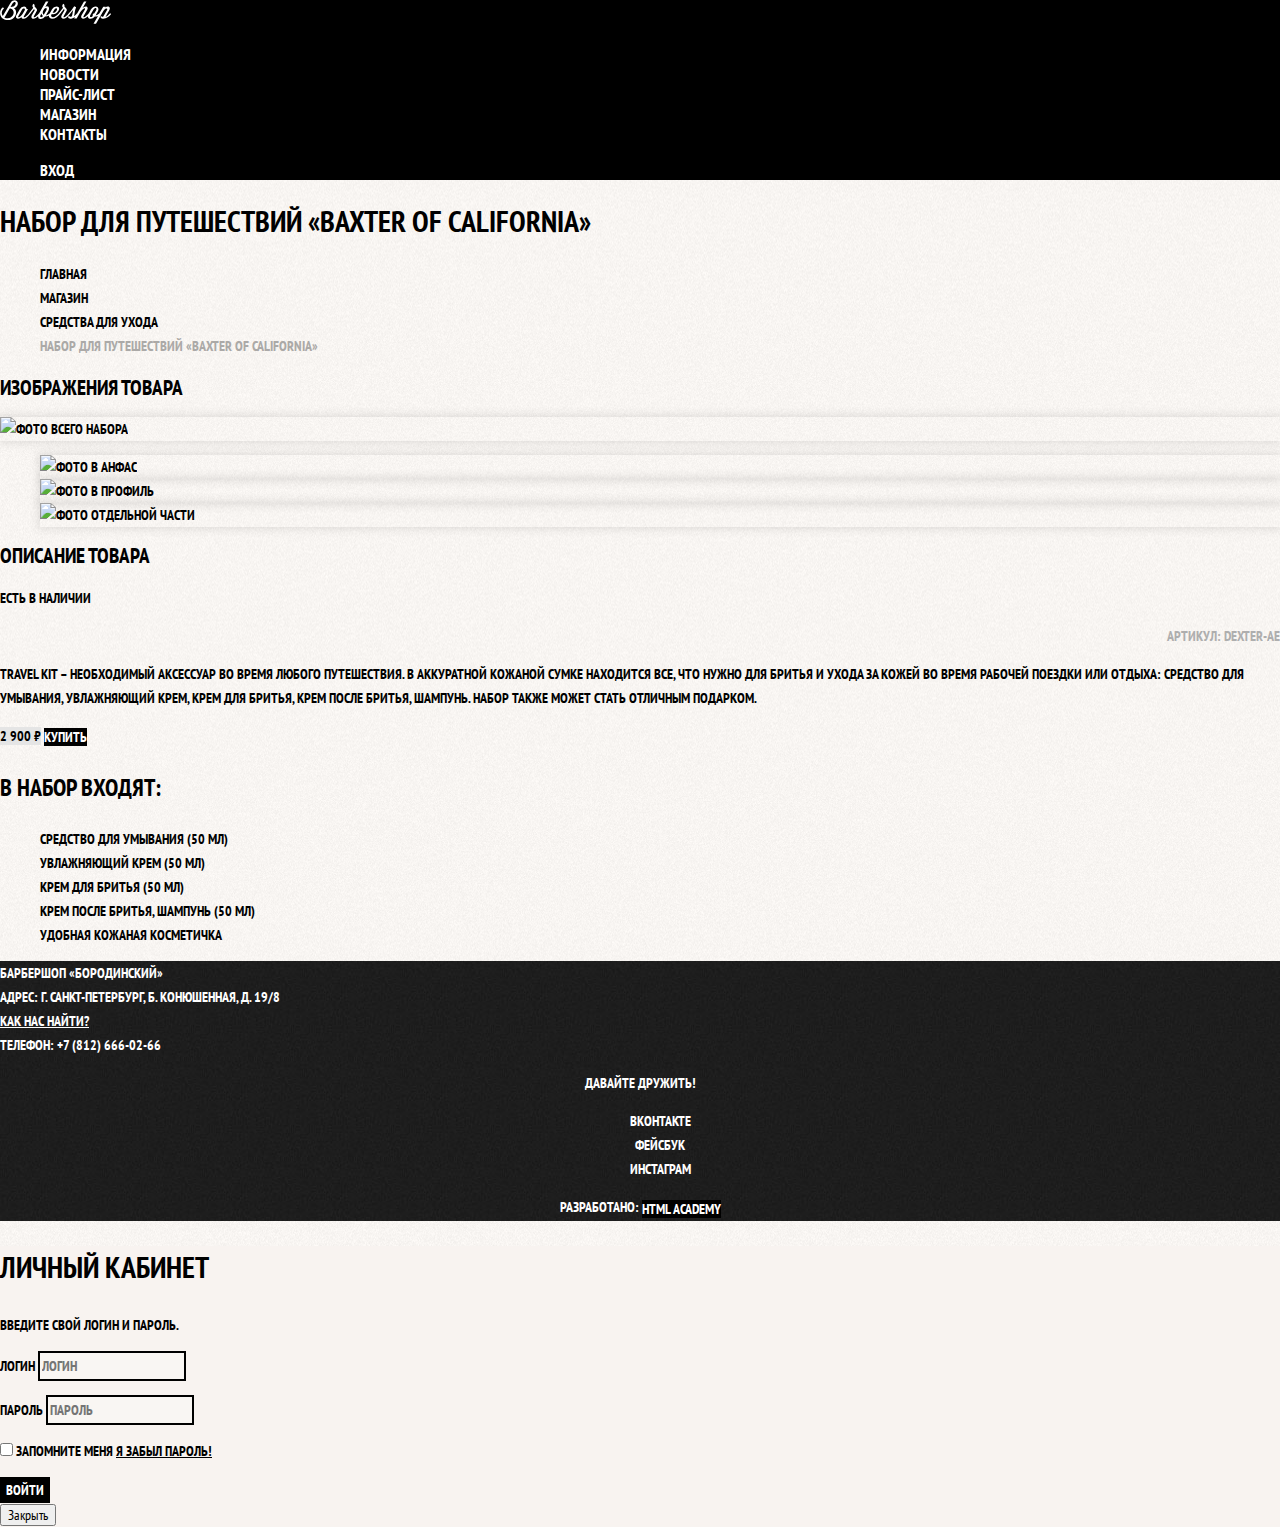
==== catalog-item.html @ e8e4de1c "Добавляет разметку и базовую стилизацию" ====
<!DOCTYPE html>
<html lang="ru">
<head>
  <meta charset="UTF-8">
  <title>Барбершоп «Бородинский»</title>
  <link href="https://fonts.googleapis.com/css?family=PT+Sans+Narrow:400,700&amp;subset=latin,cyrillic" rel="stylesheet">
  <link href="css/normalize.css" rel="stylesheet">
  <link href="css/style.css" rel="stylesheet">
</head>

<body class="inner-page">

<header class="main-header">
  <nav class="main-navigation">
    <a class="main-header-logo" href="index.html">
      <img src="img/logo.svg" width="111" height="24" alt="Логотип барбершопа «Бородинский»">
    </a>
    <ul class="site-navigation">
      <li><a href="info.html">Информация</a></li>
      <li><a href="news.html">Новости</a></li>
      <li><a href="price.html">Прайс-лист</a></li>
      <li class="site-navigation-current"><a href="catalog.html">Магазин</a></li>
      <li><a href="contacts.html">Контакты</a></li>
    </ul>
    <ul class="user-navigation">
      <li><a class="login-link" href="login.html">Вход</a></li>
    </ul>
  </nav>
</header>

<main class="container">

  <h1 class="page-title">Набор для путешествий «Baxter of California»</h1>

  <ul class="breadcrumbs">
    <li><a href="index.html">Главная</a></li>
    <li><a href="#">Магазин</a></li>
    <li><a href="#">Средства для ухода</a></li>
    <li class="breadcrumbs-current">Набор для путешествий «Baxter of California»</li>
  </ul>

  <section class="product-photos">
    <h2 class="visually-hidden">Изображения товара</h2>
    <p class="product-photo-full">
      <img src="img/product-big.jpg" width="460" height="498" alt="Фото всего набора">
    </p>
    <ul class="product-photo-preview">
      <li>
        <img src="img/product-small-1.jpg" width="140" height="149" alt="Фото в анфас">
      </li>
      <li>
        <img src="img/product-small-2.jpg" width="140" height="149" alt="Фото в профиль">
      </li>
      <li>
        <img src="img/product-small-3.jpg" width="140" height="149" alt="Фото отдельной части">
      </li>
    </ul>
  </section>

  <section class="product-info">
    <h2 class="visually-hidden">Описание товара</h2>
    <div class="product-description">
      <p class="product-availability">Есть в наличии</p>
      <p class="product-article">Артикул: dexter-ae</p>
    </div>
    <p class="product-text">Travel Kit – необходимый аксессуар во время любого путешествия. В аккуратной кожаной сумке находится все, что нужно для бритья и ухода за кожей во время рабочей поездки или отдыха: средство для умывания, увлажняющий крем, крем для бритья, крем после бритья, шампунь. Набор также может стать отличным подарком.</p>
    <p class="product-price">
      <b>2 900 ₽</b>
      <a class="button" href="#">Купить</a>
    </p>
    <h3>В набор входят:</h3>
    <ul>
      <li>Средство для умывания (50 мл)</li>
      <li>Увлажняющий крем (50 мл)</li>
      <li>Крем для бритья (50 мл)</li>
      <li>Крем после бритья, шампунь (50 мл)</li>
      <li>Удобная кожаная косметичка</li>
    </ul>
  </section>

</main>

<footer class="main-footer">
  <p class="footer-contacts">
    Барбершоп «Бородинский»<br>
    Адрес: г. Санкт-Петербург, Б. Конюшенная, д. 19/8<br>
    <a href="map.html">Как нас найти?</a><br>
    Телефон: +7 (812) 666-02-66
  </p>
  <div class="footer-social">
    <b>Давайте дружить!</b>
    <ul>
      <li><a class="social-button" href="#">Вконтакте</a></li>
      <li><a class="social-button" href="#">Фейсбук</a></li>
      <li><a class="social-button" href="#">Инстаграм</a></li>
    </ul>
  </div>
  <p class="footer-copyright">
    <b>Разработано:</b> <a class="button" href="https://htmlacademy.ru">HTML Academy</a>
  </p>
</footer>

<section class="modal modal-login">
  <h2>Личный кабинет</h2>
  <p>Введите свой логин и пароль.</p>
  <form class="login-form" action="https://echo.htmlacademy.ru" method="post">
    <p>
      <label class="visually-hidden" for="user-login">Логин</label>
      <input class="login-icon-user" id="user-login" type="text" name="login" placeholder="Логин">
    </p>
    <p>
      <label class="visually-hidden" for="user-password">Пароль</label>
      <input class="login-icon-password" id="user-password" type="password" name="password" placeholder="Пароль">
    </p>
    <p class="login-password-info">
      <label class="login-checkbox">
        <input type="checkbox" name="remember" class="visually-hidden">
        <span class="checkbox-indicator"></span>
        Запомните меня
      </label>
      <a class="restore" href="#">Я забыл пароль!</a>
    </p>
    <button class="button" type="submit">Войти</button>
  </form>
  <button class="modal-close" type="button">Закрыть</button>
</section>
</body>
</html>
---- css/style.css ----
body {
    margin: 0;
    padding: 0;
  
    font-family: "PT Sans Narrow", Arial, sans-serif;
    font-size: 14px;
    line-height: 24px;
    font-weight: 700;
    color: #ffffff;
    text-transform: uppercase;
    
    background-color: #000000;
    background-image: url("../img/bg.jpg");
    background-position: top center;
    background-repeat: no-repeat;
  }
  
  .inner-page {
    color: #000000;
  
    background-color: #f9f6f3;
    background-image: url("../img/pattern-light.png");
    background-position: 0 0;
    background-repeat: repeat;
  }
  
  a {
    text-decoration: none;
  }
  
  .button {
    font: inherit;
  
    text-align: center;
    color: #ffffff;
    vertical-align: middle;
    text-transform: uppercase;
  
    background-color: #000000;
    border: none;
  }
  
  .button:hover,
  .button:focus,
  .button:active {
    background-color: #663d15;
  }
  
  .main-navigation {
    font-size: 16px;
    line-height: 20px;
    color: #ffffff;
  
    background-color: #000000;
  }
  
  .site-navigation,
  .user-navigation {
    list-style: none;
  }
  
  .site-navigation a,
  .user-navigation a {
    color: #ffffff;
  }
  
  .site-navigation a:hover,
  .site-navigation a:focus,
  .user-navigation a:hover,
  .user-navigation a:focus {
    background-color: #242424;
  }
  
  .features-list {
    list-style: none;
  }
  
  .feature-item {
    text-align: center;
  }
  
  .feature-item h3 {
    font-size: 30px;
    line-height: 42px;
  }
  
  .index-columns {
    color: #000000;
  
    background-color: #f8f5f2;
    background-image: url("../img/pattern-light.jpg");
    background-position: 0 0;
    background-repeat: repeat;
  }
  
  .index-columns h2 {
    font-size: 30px;
    line-height: 42px;
  }
  
  .news-list {
    list-style: none;
  }
  
  .news-item time {
    text-transform: none;
  }
  
  .gallery-content {
    background-color: #cccccc;
    border: 7px solid #ffffff;
  }
  
  .appointment-item input {
    font: inherit;
  
    background-color: transparent;
    border: 2px solid #000000;
  }
  
  .appointment-item input:focus {
    border-color: #663d15;
  }
  
  .page-title {
    font-size: 30px;
    line-height: 42px;
  }
  
  .breadcrumbs {
    list-style: none;
  }
  
  .breadcrumbs a {
    color: #000000;
  }
  
  .breadcrumbs a:hover,
  .breadcrumbs a:focus {
    text-decoration: underline;
  }
  
  .breadcrumbs-current {
    color: #aba9a7;
  }
  
  .filter fieldset {
    border: none;
  }
  
  .filter legend {
    font-size: 24px;
    line-height: 30px;
  }
  
  .filter ul {
    list-style: none;
    line-height: 18px;
  }
  
  .filter-input:hover + label,
  .filter-input:focus + label {
    color: #663d15;
  }
  
  .filter-input:disabled + label {
    color: #000000;
  
    opacity: 0.5;
  }
  
  .catalog-list {
    list-style: none;
  }
  
  .catalog-item {
    background-color: #f8f8f8;
    box-shadow: 0 0 10px rgba(0, 0, 0, 0.1);
  }
  
  .catalog-item:hover {
    box-shadow: 0 0 10px rgba(0, 0, 0, 0.2);
  }
  
  .catalog-item a {
    color: #000000;
  }
  
  .catalog-item h3 {
    font-size: 14px;
    line-height: 18px;
  }
  
  .catalog-category {
    text-transform: none;
  }
  
  .catalog-item-price b {
    font-size: 14px;
    line-height: 20px;
    text-align: center;
  
    background-color: #e5e5e5;
  }
  
  .catalog-item-price .button {
    line-height: 20px;
    color: #ffffff;
  }
  
  .pagination-list {
    list-style: none;
  }
  
  .pagination-item a {
    color: #ffffff;
  
    background-color: #000000;
  }
  
  .pagination-item a:hover,
  .pagination-item a:focus,
  .pagination-item a:active {
    background-color: #663d15;
  }
  
  .pagination-item-current a {
    color: #000000;
  
    background-color: #ffffff;
  }
  
  .pagination-item-current a:hover,
  .pagination-item-current a:focus,
  .pagination-item-current a:active {
    color: #000000;
  
    background-color: #ffffff;
  }
  
  .product-photo-preview {
    list-style: none;
  }
  
  .product-photo-preview li {
    box-shadow: 0 0 10px 2px rgba(0, 0, 0, 0.1);
  }
  
  .product-photo-full {
    box-shadow: 0 0 10px 2px rgba(0, 0, 0, 0.1);
  }
  
  .product-article {
    text-align: right;
    color: #aeaeae;
  }
  
  .product-price b {
    line-height: 20px;
    text-align: center;
  
    background-color: #e5e5e5;
  }
  
  .product-info h3 {
    font-size: 24px;
    line-height: 30px;
  }
  
  .product-info ul {
    list-style: none;
  }
  
  .main-footer {
    color: #ffffff;
  
    background-color: #212121;
    background-image: url("../img/pattern-dark.jpg");
    background-position: 0 0;
    background-repeat: repeat;
  }
  
  .footer-contacts a {
    color: #ffffff;
    text-decoration: underline;
  }
  
  .footer-contacts a:hover,
  .footer-contacts a:focus {
    text-decoration: none;
  }
  
  .footer-social {
    text-align: center;
  }
  
  .footer-social ul {
    list-style: none;
  }
  
  .social-button {
    color: #ffffff;
  }
  
  .footer-copyright {
    text-align: center;
  }
  
  .footer-copyright .button:hover,
  .footer-copyright .button:focus {
    color: #000000;
  
    background-color: #ffffff;
  }
  
  .modal {
    color: #000000;
  
    background-color: #f8f3f0;
    background-image: url("img/pattern-light.jpg");
    background-position: 0 0;
    background-repeat: repeat;
  }
  
  .modal h2 {
    font-size: 30px;
    line-height: 42px;
  }
  
  .login-form input[type="text"],
  .login-form input[type="password"] {
    font: inherit;
    color: #000000;
    text-transform: uppercase;
  
    background-color: #f9f6f3;
    border: 2px solid #000000;
  }
  
  .login-form input:focus {
    border-color: #663d15;
  }
  
  .login-checkbox:hover,
  .login-checkbox:focus {
    color: #663d15;
  }
  
  .restore {
    color: #000000;
    text-decoration: underline;
  }
  
  .restore:hover,
  .restore:focus {
    text-decoration: none;
  }
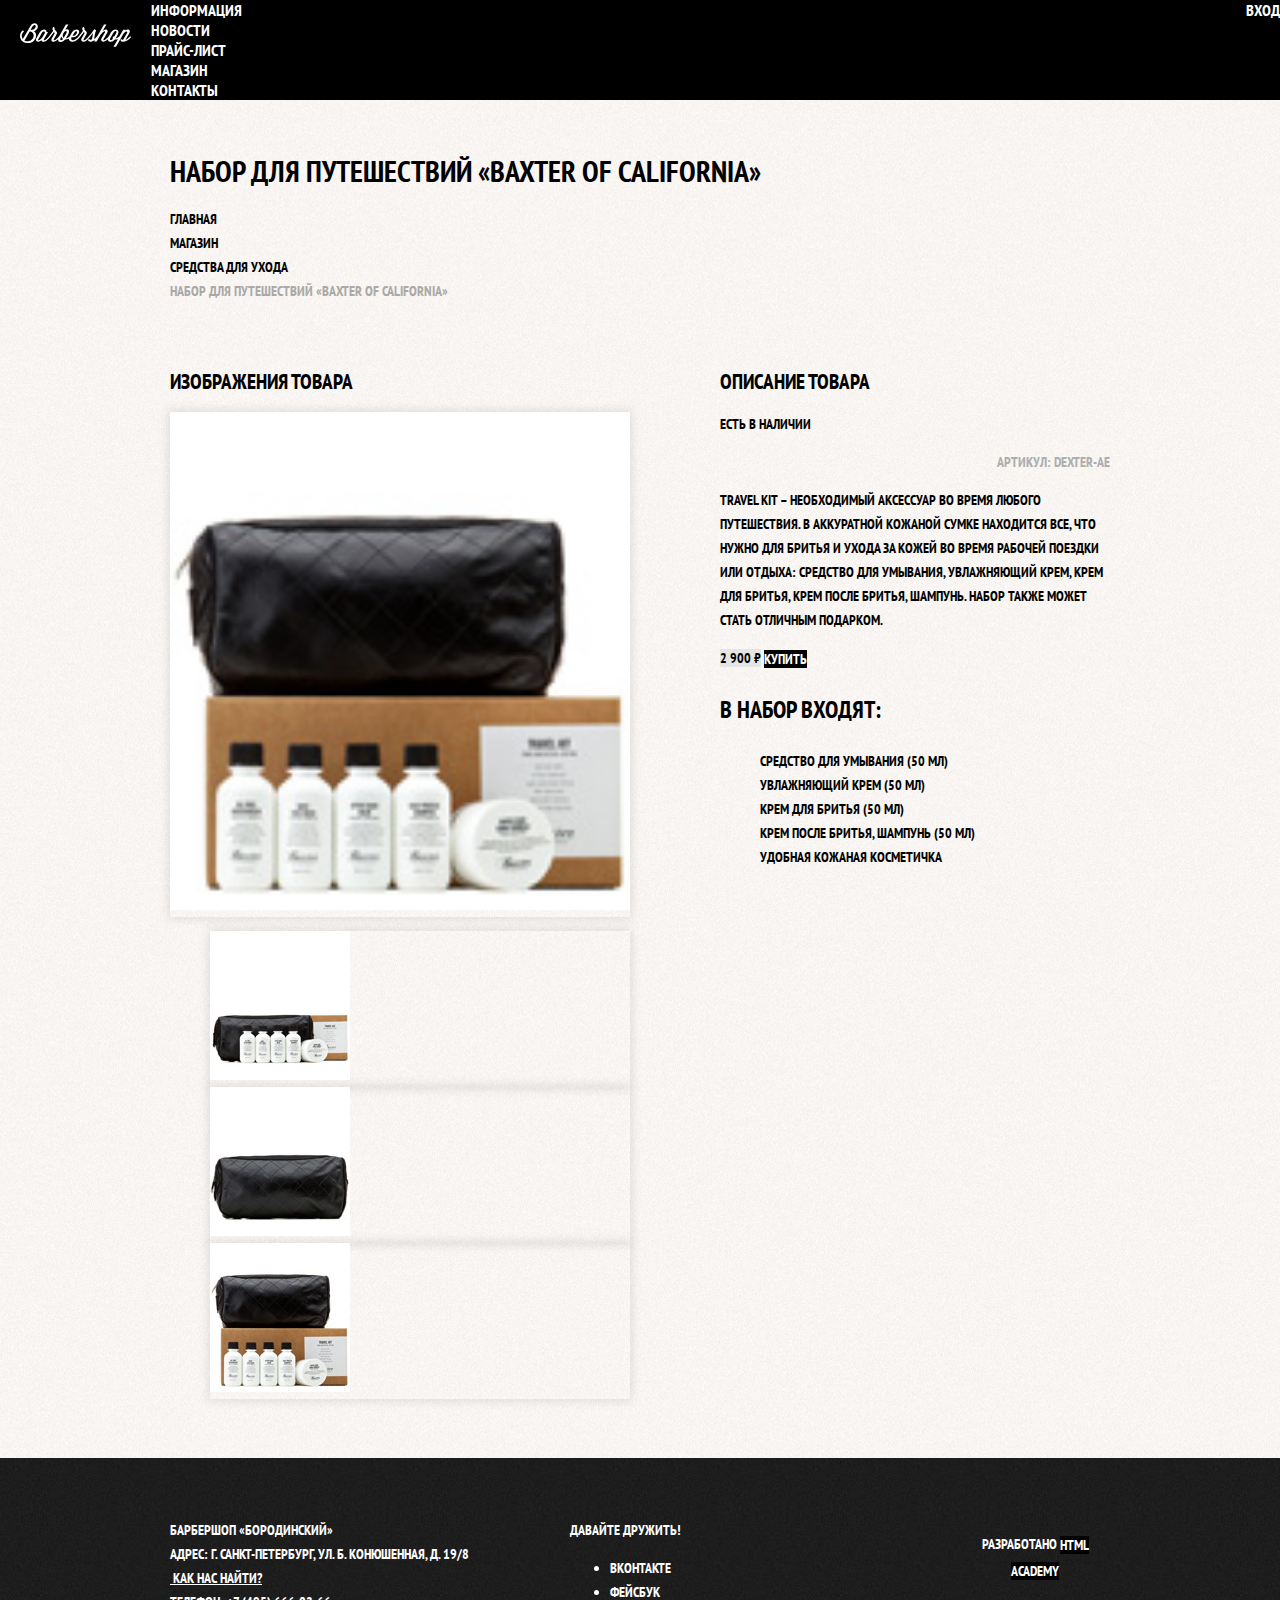
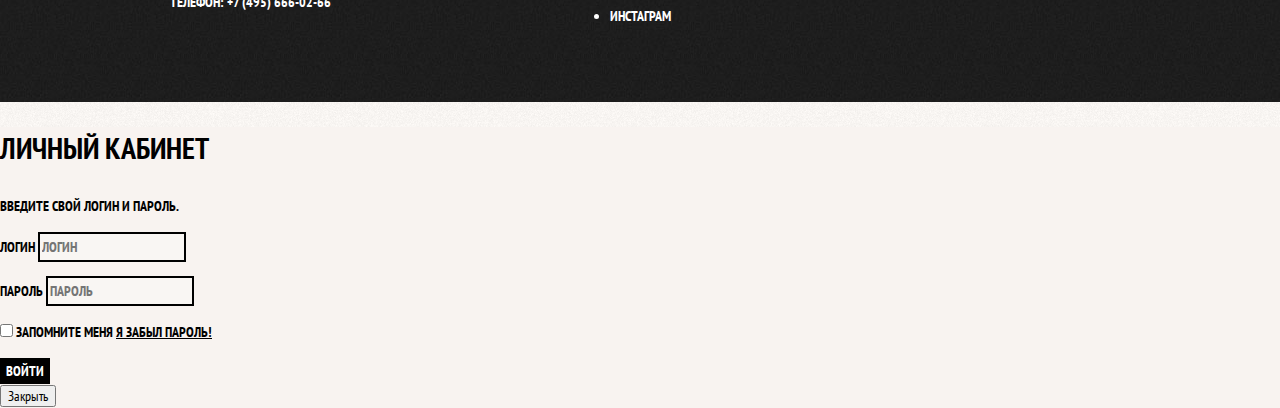
==== commit cdf6344a: "Добавляет разметку макро-сетки" ====
--- a/catalog-item.html
+++ b/catalog-item.html
@@ -1,128 +1,143 @@
 <!DOCTYPE html>
 <html lang="ru">
+
 <head>
   <meta charset="UTF-8">
-  <title>Барбершоп «Бородинский»</title>
-  <link href="https://fonts.googleapis.com/css?family=PT+Sans+Narrow:400,700&amp;subset=latin,cyrillic" rel="stylesheet">
+  <link href="https://fonts.googleapis.com/css?family=PT+Sans+Narrow:400,700&amp;subset=latin,cyrillic"
+    rel="stylesheet">
   <link href="css/normalize.css" rel="stylesheet">
   <link href="css/style.css" rel="stylesheet">
+  <title>Барбершоп «Бородинский»</title>
 </head>
 
 <body class="inner-page">
 
-<header class="main-header">
-  <nav class="main-navigation">
-    <a class="main-header-logo" href="index.html">
-      <img src="img/logo.svg" width="111" height="24" alt="Логотип барбершопа «Бородинский»">
-    </a>
-    <ul class="site-navigation">
-      <li><a href="info.html">Информация</a></li>
-      <li><a href="news.html">Новости</a></li>
-      <li><a href="price.html">Прайс-лист</a></li>
-      <li class="site-navigation-current"><a href="catalog.html">Магазин</a></li>
-      <li><a href="contacts.html">Контакты</a></li>
+  <header class="main-header">
+
+    <nav class="main-navigation">
+      <a class="main-header-logo" href="index.html">
+        <img src="img/logo.svg" width="111" height="24" alt="Логотип барбершопа «Бородинский»">
+      </a>
+      <ul class="site-navigation">
+        <li><a href="info.html">Информация</a></li>
+        <li><a href="news.html">Новости</a></li>
+        <li><a href="price.html">Прайс-лист</a></li>
+        <li class="site-navigation-current"><a href="catalog.html">Магазин</a></li>
+        <li><a href="contacts.html">Контакты</a></li>
+      </ul>
+      <ul class="user-navigation">
+        <li><a class="login-link" href="login.html">Вход</a></li>
+      </ul>
+    </nav>
+  </header>
+
+  <main class="container">
+
+    <h1 class="page-title">Набор для путешествий «Baxter of California»</h1>
+
+    <ul class="breadcrumbs">
+      <li><a href="index.html">Главная</a></li>
+      <li><a href="#">Магазин</a></li>
+      <li><a href="#">Средства для ухода</a></li>
+      <li class="breadcrumbs-current">Набор для путешествий «Baxter of California»</li>
     </ul>
-    <ul class="user-navigation">
-      <li><a class="login-link" href="login.html">Вход</a></li>
-    </ul>
-  </nav>
-</header>
 
-<main class="container">
+    <div class="catalog-columns">
+      <section class="product-photos">
+        <h2 class="visually-hidden">Изображения товара</h2>
+        <p class="product-photo-full">
+          <img src="img/bofc-set.jpg" width="460" height="498" alt="Фото всего набора">
+        </p>
+        <ul class="product-photo-preview">
+          <li>
+            <img src="img/bofc-small.jpg" width="140" height="149" alt="Фото в анфас">
+          </li>
+          <li>
+            <img src="img/bofc-bag.jpg" width="140" height="149" alt="Фото в профиль">
+          </li>
+          <li>
+            <img src="img/bofc-set.jpg" width="140" height="149" alt="Фото отдельной части">
+          </li>
+        </ul>
+      </section>
 
-  <h1 class="page-title">Набор для путешествий «Baxter of California»</h1>
+      <section class="product-info">
+        <h2 class="visually-hidden">Описание товара</h2>
+        <div class="product-description">
+          <p class="product-availability">Есть в наличии</p>
+          <p class="product-article">Артикул: dexter-ae</p>
+        </div>
+        <p class="product-text">Travel Kit – необходимый аксессуар во время любого путешествия. В аккуратной кожаной
+          сумке
+          находится все, что нужно для бритья и ухода за кожей во время рабочей поездки или отдыха: средство для
+          умывания,
+          увлажняющий крем, крем для бритья, крем после бритья, шампунь. Набор также может стать отличным подарком.</p>
+        <p class="product-price">
+          <b>2 900 ₽</b>
+          <a class="button" href="#">Купить</a>
+        </p>
+        <h3>В набор входят:</h3>
+        <ul>
+          <li>Средство для умывания (50 мл)</li>
+          <li>Увлажняющий крем (50 мл)</li>
+          <li>Крем для бритья (50 мл)</li>
+          <li>Крем после бритья, шампунь (50 мл)</li>
+          <li>Удобная кожаная косметичка</li>
+        </ul>
+      </section>
+    </div>
+  </main>
 
-  <ul class="breadcrumbs">
-    <li><a href="index.html">Главная</a></li>
-    <li><a href="#">Магазин</a></li>
-    <li><a href="#">Средства для ухода</a></li>
-    <li class="breadcrumbs-current">Набор для путешествий «Baxter of California»</li>
-  </ul>
+  <footer class="main-footer">
+    <div class="container">
+      <p class="footer-contacts">
+        БАРБЕРШОП «БОРОДИНСКИЙ» +<br>
+        АДРЕС: Г. САНКТ-ПЕТЕРБУРГ, УЛ. Б. КОНЮШЕННАЯ, Д. 19/8<br>
+        <a href="map.html"> +КАК НАС НАЙТИ?</a> +<br>
+        ТЕЛЕФОН: +7 (495) 666-02-66
+      </p>
+      <div class="social">
+        <b>Давайте дружить!</b>
+        <ul>
+          <li><a class="social-button" href="#">Вконтакте</a></li>
+          <li><a class=" social-button" href="#">Фейсбук</a></li>
+          <li><a class=" social-button" href="#">Инстаграм</a></li>
+        </ul>
+      </div>
+      <p class=" footer-copyright">
+        <b>Разработано</b>
+        <a class="button" href="https://htmlacademy.ru">HTML Academy</a>
+      </p>
+    </div>
+  </footer>
 
-  <section class="product-photos">
-    <h2 class="visually-hidden">Изображения товара</h2>
-    <p class="product-photo-full">
-      <img src="img/product-big.jpg" width="460" height="498" alt="Фото всего набора">
-    </p>
-    <ul class="product-photo-preview">
-      <li>
-        <img src="img/product-small-1.jpg" width="140" height="149" alt="Фото в анфас">
-      </li>
-      <li>
-        <img src="img/product-small-2.jpg" width="140" height="149" alt="Фото в профиль">
-      </li>
-      <li>
-        <img src="img/product-small-3.jpg" width="140" height="149" alt="Фото отдельной части">
-      </li>
-    </ul>
+  <section class="modal modal-login">
+    <h2>Личный кабинет</h2>
+    <p>Введите свой логин и пароль.</p>
+    <form class="login-form" action="https://echo.htmlacademy.ru" method="post">
+      <p>
+        <label class="visually-hidden" for="user-login">Логин</label>
+        <input class="login-icon-user" id="user-login" type="text" name="login" placeholder="Логин">
+      </p>
+      <p>
+        <label class="visually-hidden" for="user-password">Пароль</label>
+        <input class="login-icon-password" id="user-password" type="password" name="password" placeholder="Пароль">
+      </p>
+      <p class="login-password-info">
+        <label class="login-checkbox">
+          <input type="checkbox" name="remember" class="visually-hidden">
+          <span class="checkbox-indicator"></span>
+          Запомните меня
+        </label>
+        <a class="restore" href="#">Я забыл пароль!</a>
+      </p>
+      <button class="button" type="submit">Войти</button>
+    </form>
+    <button class="modal-close" type="button">Закрыть</button>
   </section>
+</body>
 
-  <section class="product-info">
-    <h2 class="visually-hidden">Описание товара</h2>
-    <div class="product-description">
-      <p class="product-availability">Есть в наличии</p>
-      <p class="product-article">Артикул: dexter-ae</p>
-    </div>
-    <p class="product-text">Travel Kit – необходимый аксессуар во время любого путешествия. В аккуратной кожаной сумке находится все, что нужно для бритья и ухода за кожей во время рабочей поездки или отдыха: средство для умывания, увлажняющий крем, крем для бритья, крем после бритья, шампунь. Набор также может стать отличным подарком.</p>
-    <p class="product-price">
-      <b>2 900 ₽</b>
-      <a class="button" href="#">Купить</a>
-    </p>
-    <h3>В набор входят:</h3>
-    <ul>
-      <li>Средство для умывания (50 мл)</li>
-      <li>Увлажняющий крем (50 мл)</li>
-      <li>Крем для бритья (50 мл)</li>
-      <li>Крем после бритья, шампунь (50 мл)</li>
-      <li>Удобная кожаная косметичка</li>
-    </ul>
-  </section>
-
-</main>
-
-<footer class="main-footer">
-  <p class="footer-contacts">
-    Барбершоп «Бородинский»<br>
-    Адрес: г. Санкт-Петербург, Б. Конюшенная, д. 19/8<br>
-    <a href="map.html">Как нас найти?</a><br>
-    Телефон: +7 (812) 666-02-66
-  </p>
-  <div class="footer-social">
-    <b>Давайте дружить!</b>
-    <ul>
-      <li><a class="social-button" href="#">Вконтакте</a></li>
-      <li><a class="social-button" href="#">Фейсбук</a></li>
-      <li><a class="social-button" href="#">Инстаграм</a></li>
-    </ul>
-  </div>
-  <p class="footer-copyright">
-    <b>Разработано:</b> <a class="button" href="https://htmlacademy.ru">HTML Academy</a>
-  </p>
-</footer>
-
-<section class="modal modal-login">
-  <h2>Личный кабинет</h2>
-  <p>Введите свой логин и пароль.</p>
-  <form class="login-form" action="https://echo.htmlacademy.ru" method="post">
-    <p>
-      <label class="visually-hidden" for="user-login">Логин</label>
-      <input class="login-icon-user" id="user-login" type="text" name="login" placeholder="Логин">
-    </p>
-    <p>
-      <label class="visually-hidden" for="user-password">Пароль</label>
-      <input class="login-icon-password" id="user-password" type="password" name="password" placeholder="Пароль">
-    </p>
-    <p class="login-password-info">
-      <label class="login-checkbox">
-        <input type="checkbox" name="remember" class="visually-hidden">
-        <span class="checkbox-indicator"></span>
-        Запомните меня
-      </label>
-      <a class="restore" href="#">Я забыл пароль!</a>
-    </p>
-    <button class="button" type="submit">Войти</button>
-  </form>
-  <button class="modal-close" type="button">Закрыть</button>
-</section>
-</body>
-</html>
+</html>--- a/css/style.css
+++ b/css/style.css
@@ -1,357 +1,512 @@
 body {
-    margin: 0;
-    padding: 0;
+  margin: 0;
+  padding: 0;
+
+  font-weight: 700;
+  font-size: 14px;
+  line-height: 24px;
+  font-family: "PT Sans Narrow", Arial, sans-serif;
+  color: #ffffff;
+  text-transform: uppercase;
+
+  background-color: #000000;
+  background-image: url("../img/bg.jpg");
+  background-repeat: no-repeat;
+  background-position: top center;
+}
+
+.inner-page {
+  color: #000000;
+
+  background-color: #f9f6f3;
+  background-image: url("../img/pattern-light.png");
+  background-repeat: repeat;
+  background-position: 0 0;
+}
+.inner-page .main-header {
+  margin-bottom: 50px;
+
+  background-color: #000000;
+}
+.inner-page .main-header-logo {
+  order: 0;
   
-    font-family: "PT Sans Narrow", Arial, sans-serif;
-    font-size: 14px;
-    line-height: 24px;
-    font-weight: 700;
-    color: #ffffff;
-    text-transform: uppercase;
-    
-    background-color: #000000;
-    background-image: url("../img/bg.jpg");
-    background-position: top center;
-    background-repeat: no-repeat;
-  }
+  width: 111px;
+  height: 24px;
+  padding: 23px 20px;
+}
+.inner-page .main-navigation {
+  align-items: flex-start;
+  flex-direction: row;
+}
+.inner-page .user-navigation {
+  margin-left: auto;
+}
+
+a {
+  text-decoration: none;
+}
+
+.button {
+  font: inherit;
+  vertical-align: middle;
+  text-align: center;
+  color: #ffffff;
+  text-transform: uppercase;
+
+  background-color: #000000;
+  border: none;
+}
+
+.button:hover,
+.button:focus,
+.button:active {
+  background-color: #663d15;
+}
+
+.main-header{
+  margin-bottom: 75px;
+}
+
+.main-header-logo {
+  width: 368px;
+  height: 153px;
+
+  order: 2;
+}
+
+.main-navigation {
+  display: flex;
+  flex-direction: column;
+  margin: 0;
+  padding: 0;
+  align-items: center;
+
+  font-size: 16px;
+  line-height: 20px;
+  color: #ffffff;
+
+  background-color: #000000;
+}
+
+.main-navigation-wrapper {
+  width: 100%;
+  margin-bottom: 60px;
   
-  .inner-page {
-    color: #000000;
+  background-color: #000000;
   
-    background-color: #f9f6f3;
-    background-image: url("../img/pattern-light.png");
-    background-position: 0 0;
-    background-repeat: repeat;
-  }
+}
+.container {
+  width: 940px;
+  margin: 0 auto;
+  padding: 0 10px;
+}
+
+.main-navigation-wrapper .container {
+  display: flex;
+  justify-content: space-between;
+}
+
+.site-navigation,
+.user-navigation {
+  margin: 0;
+  padding: 0;
+
+  list-style: none;
+}
+
+.site-navigation a,
+.user-navigation a {
+  color: #ffffff;
+}
+
+.site-navigation a:hover,
+.site-navigation a:focus,
+.user-navigation a:hover,
+.user-navigation a:focus {
+  background-color: #242424;
+}
+
+.features {
+  margin-bottom: 80px;
+}
+
+.features-list {
+  display: flex;
+  justify-content: space-between;
+  margin: 0;
+  padding: 0;
+
+  list-style: none;
+}
+
+.feature-item {
+  width: 300px;
+
+  text-align: center;
+}
+
+.feature-item h3 {
+  font-size: 30px;
+  line-height: 42px;
+}
+
+.index-columns {
+  display: flex;
+  justify-content: space-between;
+  margin-bottom: 35px;
+  padding: 50px 80px;
+
+  color: #000000;
+
+  background-color: #f8f5f2;
+  background-image: url("../img/pattern-light.jpg");
+  background-repeat: repeat;
+  background-position: 0 0;
+}
+
+.index-columns h2 {
+  font-size: 30px;
+  line-height: 42px;
+}
+
+.news {
+  width: 380px;
+}
+
+.news-list {
+  list-style: none;
+}
+
+.news-item time {
+  text-transform: none;
+}
+.gallery {
+  width: 300px;
+}
+
+.gallery-content {
+  background-color: #cccccc;
+  border: 7px solid #ffffff;
+}
+
+.contacts {
+  width: 380px;
+}
+
+.appointment {
+  width: 300px;
+}
+
+.appointment-item input {
+  font: inherit;
+
+  background-color: transparent;
+  border: 2px solid #000000;
+}
+
+.appointment-item input:focus {
+  border-color: #663d15;
+}
+
+.page-title {
+  margin: 0;
+  margin-bottom: 15px;
+  padding: 0;
+
+  font-size: 30px;
+  line-height: 42px;
+}
+
+.breadcrumbs {
+  padding: 0;
+  margin: 0;
+  margin-bottom: 50px;
+
+  list-style: none;
+}
+
+.breadcrumbs a {
+  color: #000000;
+}
+
+.breadcrumbs a:hover,
+.breadcrumbs a:focus {
+  text-decoration: underline;
+}
+
+.breadcrumbs-current {
+  color: #aba9a7;
+}
+
+.catalog-columns {
+  display: flex;
+  justify-content: space-between;
+}
+
+.filters {
+  width: 180px;
+}
+
+.filter fieldset {
+  border: none;
+}
+
+.filter legend {
+  font-size: 24px;
+  line-height: 30px;
+}
+
+.filter ul {
+  list-style: none;
+  line-height: 18px;
+}
+
+.filter-input:hover + label,
+.filter-input:focus + label {
+  color: #663d15;
+}
+
+.filter-input:disabled + label {
+  color: #000000;
+
+  opacity: 0.5;
+}
+
+.catalog {
+  width: 700px;
+
+}
+
+.catalog-list {
+  display: flex;
+  flex-wrap: wrap;
+
+  padding: 0;
+  margin: 0;
+  margin-bottom: 25px;
   
-  a {
-    text-decoration: none;
-  }
-  
-  .button {
-    font: inherit;
-  
-    text-align: center;
-    color: #ffffff;
-    vertical-align: middle;
-    text-transform: uppercase;
-  
-    background-color: #000000;
-    border: none;
-  }
-  
-  .button:hover,
-  .button:focus,
-  .button:active {
-    background-color: #663d15;
-  }
-  
-  .main-navigation {
-    font-size: 16px;
-    line-height: 20px;
-    color: #ffffff;
-  
-    background-color: #000000;
-  }
-  
-  .site-navigation,
-  .user-navigation {
-    list-style: none;
-  }
-  
-  .site-navigation a,
-  .user-navigation a {
-    color: #ffffff;
-  }
-  
-  .site-navigation a:hover,
-  .site-navigation a:focus,
-  .user-navigation a:hover,
-  .user-navigation a:focus {
-    background-color: #242424;
-  }
-  
-  .features-list {
-    list-style: none;
-  }
-  
-  .feature-item {
-    text-align: center;
-  }
-  
-  .feature-item h3 {
-    font-size: 30px;
-    line-height: 42px;
-  }
-  
-  .index-columns {
-    color: #000000;
-  
-    background-color: #f8f5f2;
-    background-image: url("../img/pattern-light.jpg");
-    background-position: 0 0;
-    background-repeat: repeat;
-  }
-  
-  .index-columns h2 {
-    font-size: 30px;
-    line-height: 42px;
-  }
-  
-  .news-list {
-    list-style: none;
-  }
-  
-  .news-item time {
-    text-transform: none;
-  }
-  
-  .gallery-content {
-    background-color: #cccccc;
-    border: 7px solid #ffffff;
-  }
-  
-  .appointment-item input {
-    font: inherit;
-  
-    background-color: transparent;
-    border: 2px solid #000000;
-  }
-  
-  .appointment-item input:focus {
-    border-color: #663d15;
-  }
-  
-  .page-title {
-    font-size: 30px;
-    line-height: 42px;
-  }
-  
-  .breadcrumbs {
-    list-style: none;
-  }
-  
-  .breadcrumbs a {
-    color: #000000;
-  }
-  
-  .breadcrumbs a:hover,
-  .breadcrumbs a:focus {
-    text-decoration: underline;
-  }
-  
-  .breadcrumbs-current {
-    color: #aba9a7;
-  }
-  
-  .filter fieldset {
-    border: none;
-  }
-  
-  .filter legend {
-    font-size: 24px;
-    line-height: 30px;
-  }
-  
-  .filter ul {
-    list-style: none;
-    line-height: 18px;
-  }
-  
-  .filter-input:hover + label,
-  .filter-input:focus + label {
-    color: #663d15;
-  }
-  
-  .filter-input:disabled + label {
-    color: #000000;
-  
-    opacity: 0.5;
-  }
-  
-  .catalog-list {
-    list-style: none;
-  }
-  
-  .catalog-item {
-    background-color: #f8f8f8;
-    box-shadow: 0 0 10px rgba(0, 0, 0, 0.1);
-  }
-  
-  .catalog-item:hover {
-    box-shadow: 0 0 10px rgba(0, 0, 0, 0.2);
-  }
-  
-  .catalog-item a {
-    color: #000000;
-  }
-  
-  .catalog-item h3 {
-    font-size: 14px;
-    line-height: 18px;
-  }
-  
-  .catalog-category {
-    text-transform: none;
-  }
-  
-  .catalog-item-price b {
-    font-size: 14px;
-    line-height: 20px;
-    text-align: center;
-  
-    background-color: #e5e5e5;
-  }
-  
-  .catalog-item-price .button {
-    line-height: 20px;
-    color: #ffffff;
-  }
-  
-  .pagination-list {
-    list-style: none;
-  }
-  
-  .pagination-item a {
-    color: #ffffff;
-  
-    background-color: #000000;
-  }
-  
-  .pagination-item a:hover,
-  .pagination-item a:focus,
-  .pagination-item a:active {
-    background-color: #663d15;
-  }
-  
-  .pagination-item-current a {
-    color: #000000;
-  
-    background-color: #ffffff;
-  }
-  
-  .pagination-item-current a:hover,
-  .pagination-item-current a:focus,
-  .pagination-item-current a:active {
-    color: #000000;
-  
-    background-color: #ffffff;
-  }
-  
-  .product-photo-preview {
-    list-style: none;
-  }
-  
-  .product-photo-preview li {
-    box-shadow: 0 0 10px 2px rgba(0, 0, 0, 0.1);
-  }
-  
-  .product-photo-full {
-    box-shadow: 0 0 10px 2px rgba(0, 0, 0, 0.1);
-  }
-  
-  .product-article {
-    text-align: right;
-    color: #aeaeae;
-  }
-  
-  .product-price b {
-    line-height: 20px;
-    text-align: center;
-  
-    background-color: #e5e5e5;
-  }
-  
-  .product-info h3 {
-    font-size: 24px;
-    line-height: 30px;
-  }
-  
-  .product-info ul {
-    list-style: none;
-  }
-  
-  .main-footer {
-    color: #ffffff;
-  
-    background-color: #212121;
-    background-image: url("../img/pattern-dark.jpg");
-    background-position: 0 0;
-    background-repeat: repeat;
-  }
-  
-  .footer-contacts a {
-    color: #ffffff;
-    text-decoration: underline;
-  }
-  
-  .footer-contacts a:hover,
-  .footer-contacts a:focus {
-    text-decoration: none;
-  }
-  
-  .footer-social {
-    text-align: center;
-  }
-  
-  .footer-social ul {
-    list-style: none;
-  }
-  
-  .social-button {
-    color: #ffffff;
-  }
-  
-  .footer-copyright {
-    text-align: center;
-  }
-  
-  .footer-copyright .button:hover,
-  .footer-copyright .button:focus {
-    color: #000000;
-  
-    background-color: #ffffff;
-  }
-  
-  .modal {
-    color: #000000;
-  
-    background-color: #f8f3f0;
-    background-image: url("img/pattern-light.jpg");
-    background-position: 0 0;
-    background-repeat: repeat;
-  }
-  
-  .modal h2 {
-    font-size: 30px;
-    line-height: 42px;
-  }
-  
-  .login-form input[type="text"],
-  .login-form input[type="password"] {
-    font: inherit;
-    color: #000000;
-    text-transform: uppercase;
-  
-    background-color: #f9f6f3;
-    border: 2px solid #000000;
-  }
-  
-  .login-form input:focus {
-    border-color: #663d15;
-  }
-  
-  .login-checkbox:hover,
-  .login-checkbox:focus {
-    color: #663d15;
-  }
-  
-  .restore {
-    color: #000000;
-    text-decoration: underline;
-  }
-  
-  .restore:hover,
-  .restore:focus {
-    text-decoration: none;
-  }+
+  list-style: none;
+}
+
+.catalog-item {
+  width: 220px;
+  margin-bottom: 20px;
+  margin-right: 20px;
+
+  background-color: #f8f8f8;
+  box-shadow: 0 0 10px rgba(0, 0, 0, 0.1);
+}
+
+.catalog-item:nth-child(3n) {
+  margin-right: 0;
+}
+
+.catalog-item:hover {
+  box-shadow: 0 0 10px rgba(0, 0, 0, 0.2);
+}
+
+.catalog-item a {
+  color: #000000;
+}
+
+.catalog-item h3 {
+  font-size: 14px;
+  line-height: 18px;
+}
+
+.catalog-category {
+  text-transform: none;
+}
+
+.catalog-item-price b {
+  font-size: 14px;
+  line-height: 20px;
+  text-align: center;
+
+  background-color: #e5e5e5;
+}
+
+.catalog-item-price .button {
+  line-height: 20px;
+  color: #ffffff;
+}
+
+.pagination-list {
+  padding: 0;
+  margin: 0;
+
+  list-style: none;
+}
+
+.pagination-item a {
+  color: #ffffff;
+
+  background-color: #000000;
+}
+
+.pagination-item a:hover,
+.pagination-item a:focus,
+.pagination-item a:active {
+  background-color: #663d15;
+}
+
+.pagination-item-current a {
+  color: #000000;
+
+  background-color: #ffffff;
+}
+
+.pagination-item-current a:hover,
+.pagination-item-current a:focus,
+.pagination-item-current a:active {
+  color: #000000;
+
+  background-color: #ffffff;
+}
+
+.product-photo {
+  width: 460px;
+}
+
+
+.product-photo-preview {
+  list-style: none;
+}
+
+.product-photo-preview li {
+  box-shadow: 0 0 10px 2px rgba(0, 0, 0, 0.1);
+}
+
+.product-photo-full {
+  box-shadow: 0 0 10px 2px rgba(0, 0, 0, 0.1);
+}
+
+.product-article {
+  text-align: right;
+  color: #aeaeae;
+}
+
+.product-price b {
+  line-height: 20px;
+  text-align: center;
+
+  background-color: #e5e5e5;
+}
+.product-info {
+  width: 390px;
+}
+
+.product-info h3 {
+  font-size: 24px;
+  line-height: 30px;
+}
+
+.product-info ul {
+  list-style: none;
+}
+
+.main-footer {
+  margin-top: 65px;
+  padding: 60px 0;
+  color: #ffffff;
+
+  background-color: #212121;
+  background-image: url("../img/pattern-dark.jpg");
+  background-repeat: repeat;
+  background-position: 0 0;
+}
+.main-footer .container {
+  display: flex;
+}
+
+.footer-contacts {
+  width: 320px;
+  margin: 0;
+  margin-right: 80px;
+}
+
+.footer-contacts a {
+  color: #ffffff;
+  text-decoration: underline;
+}
+
+.footer-contacts a:hover,
+.footer-contacts a:focus {
+  text-decoration: none;
+}
+
+.footer-social {
+  width: 145px;
+  margin: 0;
+  text-align: center;
+}
+
+.footer-social ul {
+  list-style: none;
+}
+
+.social-button {
+  color: #ffffff;
+}
+
+.footer-copyright {
+  width: 150px;
+  margin-left: auto;
+  text-align: center;
+}
+
+.footer-copyright .button:hover,
+.footer-copyright .button:focus {
+  color: #000000;
+
+  background-color: #ffffff;
+}
+
+.modal {
+  color: #000000;
+
+  background-color: #f8f3f0;
+  background-image: url("img/pattern-light.jpg");
+  background-repeat: repeat;
+  background-position: 0 0;
+}
+
+.modal h2 {
+  font-size: 30px;
+  line-height: 42px;
+}
+
+.login-form input[type="text"],
+.login-form input[type="password"] {
+  font: inherit;
+  color: #000000;
+  text-transform: uppercase;
+
+  background-color: #f9f6f3;
+  border: 2px solid #000000;
+}
+
+.login-form input:focus {
+  border-color: #663d15;
+}
+
+.login-checkbox:hover,
+.login-checkbox:focus {
+  color: #663d15;
+}
+
+.restore {
+  color: #000000;
+  text-decoration: underline;
+}
+
+.restore:hover,
+.restore:focus {
+  text-decoration: none;
+}
+
+.inner-page .main-footer {
+  margin-top: 45px;
+}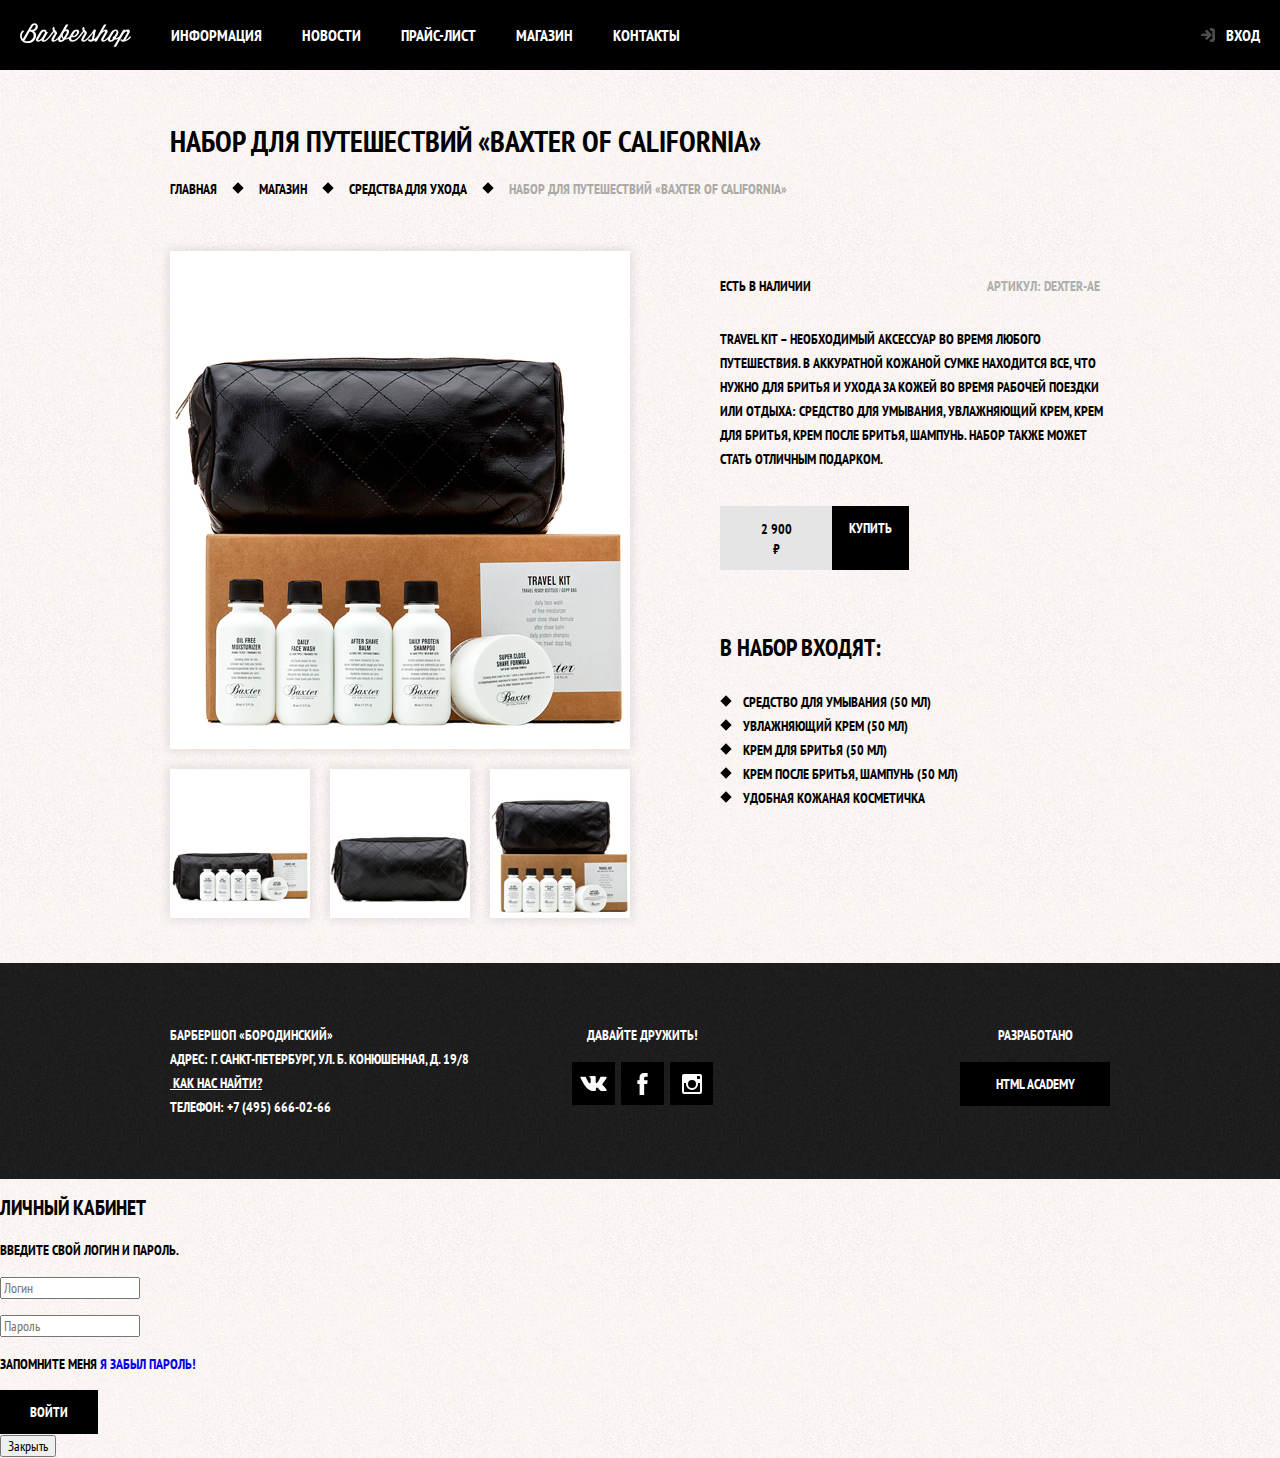
==== commit 33454831: "Добавляет декоративные элементы" ====
--- a/catalog-item.html
+++ b/catalog-item.html
@@ -46,7 +46,7 @@
       <section class="product-photos">
         <h2 class="visually-hidden">Изображения товара</h2>
         <p class="product-photo-full">
-          <img src="img/bofc-set.jpg" width="460" height="498" alt="Фото всего набора">
+          <img src="img/product-big.jpg" width="460" height="498" alt="Фото всего набора">
         </p>
         <ul class="product-photo-preview">
           <li>
@@ -99,14 +99,38 @@
 <br>
         ТЕЛЕФОН: +7 (495) 666-02-66
       </p>
-      <div class="social">
-        <b>Давайте дружить!</b>
-        <ul>
-          <li><a class="social-button" href="#">Вконтакте</a></li>
-          <li><a class=" social-button" href="#">Фейсбук</a></li>
-          <li><a class=" social-button" href="#">Инстаграм</a></li>
-        </ul>
-      </div>
+      <div class="footer-social">
+          <b>Давайте дружить!</b>
+          <ul>
+            <li>
+              <a class="social-button" href="#">
+                <span class="visually-hidden">Вконтакте</span>
+                <svg xmlns="http://www.w3.org/2000/svg" width="27" height="15" viewBox="0 0 26.14 14.91">
+                  <path
+                    d="M26 13.47l-.09-.17a13.55 13.55 0 0 0-2.6-3q-.87-.83-1.1-1.12A1 1 0 0 1 22 8a10.27 10.27 0 0 1 1.22-1.78l.88-1.16q2.35-3.13 2-4L26 .94a.8.8 0 0 0-.4-.22 2.14 2.14 0 0 0-.87 0h-3.92a.51.51 0 0 0-.27 0h-.3a.6.6 0 0 0-.15.14.93.93 0 0 0-.14.24 22.22 22.22 0 0 1-1.46 3.06q-.5.84-.93 1.46a7 7 0 0 1-.71.91 4.94 4.94 0 0 1-.52.47q-.23.18-.35.15l-.23-.05a.9.9 0 0 1-.31-.33 1.49 1.49 0 0 1-.16-.53v-.55-.65-.57-1.12-1-.75a3.14 3.14 0 0 0 0-.62 2.12 2.12 0 0 0-.14-.44.73.73 0 0 0-.28-.33 1.57 1.57 0 0 0-.46-.18A9 9 0 0 0 12.57 0a8.93 8.93 0 0 0-3.25.33 1.83 1.83 0 0 0-.52.41q-.25.3-.07.33a1.67 1.67 0 0 1 1.16.59l.08.16a2.6 2.6 0 0 1 .19.63 6.32 6.32 0 0 1 .12 1 10.59 10.59 0 0 1 0 1.7q-.07.71-.13 1.1a2.21 2.21 0 0 1-.18.64 2.69 2.69 0 0 1-.16.3l-.07.07a1 1 0 0 1-.37.07.86.86 0 0 1-.46-.19 3.27 3.27 0 0 1-.56-.52 7 7 0 0 1-.66-.93q-.37-.6-.76-1.42l-.22-.39q-.2-.38-.56-1.11t-.62-1.43A.9.9 0 0 0 5.2.9h-.07a.93.93 0 0 0-.22-.16A1.44 1.44 0 0 0 4.6.65L.87.68A1 1 0 0 0 .1.94L0 1a.44.44 0 0 0 0 .22 1.08 1.08 0 0 0 .08.37Q.9 3.53 1.86 5.31t1.66 2.87Q4.23 9.27 5 10.24t1 1.24l.37.41.34.33a8.06 8.06 0 0 0 1 .78 16.34 16.34 0 0 0 1.4.9 7.6 7.6 0 0 0 1.79.72 6.19 6.19 0 0 0 2 .22h1.57a1.08 1.08 0 0 0 .72-.3l.05-.07a.9.9 0 0 0 .1-.25 1.38 1.38 0 0 0 0-.37 4.48 4.48 0 0 1 .09-1.05 2.77 2.77 0 0 1 .23-.71 1.74 1.74 0 0 1 .29-.4 1.19 1.19 0 0 1 .23-.2h.11a.86.86 0 0 1 .77.21 4.52 4.52 0 0 1 .83.79q.39.47.93 1.05a6.41 6.41 0 0 0 1 .87l.27.16a3.31 3.31 0 0 0 .71.3 1.53 1.53 0 0 0 .76.07l3.48-.05a1.58 1.58 0 0 0 .8-.17.68.68 0 0 0 .34-.37 1.06 1.06 0 0 0 0-.46 1.71 1.71 0 0 0-.1-.36z"
+                    fill="#fff">
+                  </path>
+                </svg>
+              </a></li>
+            <li><a class="social-button" href="#">
+                <span class="visually-hidden">Фейсбук</span>
+                <svg xmlns="http://www.w3.org/2000/svg" width="19" height="22" viewBox="0 0 10.15 21.74">
+                  <path
+                    d="M3.34 1.12A4.77 4.77 0 0 1 6.53 0h3.61v3.81H7.81a1.07 1.07 0 0 0-1.09.83v2.55h3.42c-.08 1.23-.24 2.45-.41 3.67h-3v10.87H2.21V10.86H0V7.21h2.19V3.66a3.83 3.83 0 0 1 1.15-2.54z"
+                    fill="#fff">
+                  </path>
+                </svg>
+              </a></li>
+            <li><a class="social-button" href="#"><span class="visually-hidden">Инстаграм</span>
+                <svg xmlns="http://www.w3.org/2000/svg" width="20" height="20" viewBox="0 0 20 20">
+                  <path
+                    d="M18 0H2a2 2 0 0 0-2 2v16a2 2 0 0 0 2 2h16a2 2 0 0 0 2-2V2a2 2 0 0 0-2-2zm-8 6a4 4 0 1 1-4 4 4 4 0 0 1 4-4zM2.5 18a.47.47 0 0 1-.5-.5V9h2.1a3.4 3.4 0 0 0-.1 1 6 6 0 1 0 12 0 3.4 3.4 0 0 0-.1-1H18v8.5a.47.47 0 0 1-.5.5zM18 4.5a.47.47 0 0 1-.5.5h-2a.47.47 0 0 1-.5-.5v-2a.47.47 0 0 1 .5-.5h2a.47.47 0 0 1 .5.5z"
+                    fill="#fff">
+                  </path>
+                </svg>
+              </a></li>
+          </ul>
+        </div>
       <p class=" footer-copyright">
         <b>Разработано</b>
         <a class="button" href="https://htmlacademy.ru">HTML Academy</a>
--- a/css/style.css
+++ b/css/style.css
@@ -1,57 +1,76 @@
 body {
-  margin: 0;
-  padding: 0;
-
-  font-weight: 700;
+  min-width: 960px;
+  margin: 0;
+  padding: 0;
+
+  font-family: "PT Sans Narrow", Arial, sans-serif;
   font-size: 14px;
   line-height: 24px;
-  font-family: "PT Sans Narrow", Arial, sans-serif;
+  font-weight: 700;
   color: #ffffff;
   text-transform: uppercase;
 
   background-color: #000000;
   background-image: url("../img/bg.jpg");
+  background-position: top center;
   background-repeat: no-repeat;
-  background-position: top center;
+}
+
+a {
+  text-decoration: none;
+}
+
+img {
+  max-width: 100%;
+  height: auto;
+}
+
+.visually-hidden:not(:focus):not(:active),
+input[type="checkbox"].visually-hidden,
+input[type="radio"].visually-hidden {
+  position: absolute;
+
+  width: 1px;
+  height: 1px;
+  margin: -1px;
+  border: 0;
+  padding: 0;
+
+  white-space: nowrap;
+
+  clip-path: inset(100%);
+  clip: rect(0 0 0 0);
+  overflow: hidden;
 }
 
 .inner-page {
   color: #000000;
 
   background-color: #f9f6f3;
-  background-image: url("../img/pattern-light.png");
+  background-image: url("../img/pattern-light.jpg");
+  background-position: 0 0;
   background-repeat: repeat;
-  background-position: 0 0;
-}
+}
+
+.main-header {
+  margin-bottom: 75px;
+}
+
 .inner-page .main-header {
   margin-bottom: 50px;
 
   background-color: #000000;
 }
-.inner-page .main-header-logo {
-  order: 0;
-  
-  width: 111px;
-  height: 24px;
-  padding: 23px 20px;
-}
-.inner-page .main-navigation {
-  align-items: flex-start;
-  flex-direction: row;
-}
-.inner-page .user-navigation {
-  margin-left: auto;
-}
-
-a {
-  text-decoration: none;
-}
 
 .button {
+  display: inline-block;
+  margin-right: 16px;
+  padding: 10px 30px;
+  
   font: inherit;
-  vertical-align: middle;
   text-align: center;
   color: #ffffff;
+  vertical-align: middle;
   text-transform: uppercase;
 
   background-color: #000000;
@@ -64,29 +83,43 @@
   background-color: #663d15;
 }
 
-.main-header{
-  margin-bottom: 75px;
-}
-
-.main-header-logo {
-  width: 368px;
-  height: 153px;
-
-  order: 2;
+.button.disabled,
+.button:disabled {
+  cursor: default;
+  opacity: 0.5;
+  background-color: #000000;
 }
 
 .main-navigation {
   display: flex;
   flex-direction: column;
-  margin: 0;
-  padding: 0;
   align-items: center;
-
+  
   font-size: 16px;
   line-height: 20px;
   color: #ffffff;
 
-  background-color: #000000;
+  background-color: transparent;
+}
+
+.inner-page .main-navigation {
+  display: flex;
+  align-items: flex-start;
+  flex-direction: row;
+}
+
+.main-header-logo {
+  order: 2;
+  width: 368px;
+  height: 153px;
+}
+
+.inner-page .main-header-logo {
+  order: 0;
+
+  width: 111px;
+  height: 24px;
+  padding: 23px 20px;
 }
 
 .main-navigation-wrapper {
@@ -94,29 +127,42 @@
   margin-bottom: 60px;
   
   background-color: #000000;
-  
-}
-.container {
-  width: 940px;
-  margin: 0 auto;
-  padding: 0 10px;
 }
 
 .main-navigation-wrapper .container {
   display: flex;
   justify-content: space-between;
 }
+
 
 .site-navigation,
 .user-navigation {
-  margin: 0;
-  padding: 0;
-
   list-style: none;
+  margin: 0;
+  padding: 0;
+}
+
+.site-navigation {
+  display: flex;
+  flex-wrap: wrap;
+  width: 620px;
+}
+
+.user-navigation {
+  display: flex;
+  max-width: 140px;
+}
+
+.inner-page .user-navigation {
+  margin-left: auto;
 }
 
 .site-navigation a,
 .user-navigation a {
+  display: block;
+  padding: 25px 20px;
+
+  vertical-align: middle;
   color: #ffffff;
 }
 
@@ -127,6 +173,40 @@
   background-color: #242424;
 }
 
+.user-navigation .login-link {
+  position: relative;
+  padding-left: 50px;
+}
+
+.login-link::before {
+  content: "";
+  
+  position: absolute;
+  top: 27px;
+  left: 24px;
+  
+  width: 16px;
+  height: 18px;
+  
+  background-image: url("../img/login.svg");
+  background-repeat: no-repeat;
+  background-position: 0 0;
+  
+  opacity: 0.3;
+}
+
+.login-link:hover::before,
+.login-link:focus::before,
+.login-link:active::before {
+  opacity: 1;
+}
+
+.container {
+  width: 940px;
+  margin: 0 auto;
+  padding: 0 10px;
+}
+
 .features {
   margin-bottom: 80px;
 }
@@ -142,30 +222,60 @@
 
 .feature-item {
   width: 300px;
-
+  
   text-align: center;
 }
 
 .feature-item h3 {
+  position: relative;
+  
+  margin: 0;
+  margin-bottom: 60px;
+  
   font-size: 30px;
   line-height: 42px;
 }
 
+.feature-item h3::after {
+  content: "";
+
+  position: absolute;
+  bottom: -30px;
+  left: 50%;
+
+  width: 20px;
+  height: 20px;
+  margin-left: -10px;
+
+  background-color: #ffffff;
+  
+  transform: rotate(45deg);
+}
+
+.feature-item p {
+  margin: 0 10px;
+}
+
 .index-columns {
   display: flex;
   justify-content: space-between;
+  padding: 50px 80px;
   margin-bottom: 35px;
-  padding: 50px 80px;
-
+  
   color: #000000;
 
   background-color: #f8f5f2;
-  background-image: url("../img/pattern-light.jpg");
-  background-repeat: repeat;
-  background-position: 0 0;
+  background-image: 
+    url("../img/line.png"),
+    url("../img/pattern-light.jpg");
+  background-position: center, 0 0;
+  background-repeat: no-repeat, repeat;
 }
 
 .index-columns h2 {
+  margin: 0;
+  margin-bottom: 25px;
+  
   font-size: 30px;
   line-height: 42px;
 }
@@ -175,30 +285,109 @@
 }
 
 .news-list {
+  margin: 0;
+  margin-bottom: 25px;
+  padding: 0;
+
   list-style: none;
+}
+
+.news-item {
+  margin-bottom: 25px;
+}
+
+.news-item p {
+  margin: 0;
 }
 
 .news-item time {
   text-transform: none;
 }
+
 .gallery {
   width: 300px;
 }
 
+.gallery-container {
+  position: relative;
+
+  height: 260px;
+}
+
 .gallery-content {
+  height: 164px;
+  margin: 0;
+  
   background-color: #cccccc;
   border: 7px solid #ffffff;
 }
 
+.gallery-content img {
+  width: 286px;
+  height: 164px;
+}
+
+.gallery-button {
+  box-sizing: border-box;
+  position: absolute;
+  bottom: 0;
+  
+  width: 140px;
+  margin: 0;
+}
+
+.gallery-button-back {
+  left: 0;
+}
+
+.gallery-button-next {
+  right: 0;
+}
+
 .contacts {
   width: 380px;
 }
 
+.contacts p {
+  margin: 0;
+  margin-bottom: 25px;
+}
+
 .appointment {
   width: 300px;
 }
 
+.appointment-info {
+  margin: 0;
+  margin-bottom: 15px;
+}
+
+.appointment-form {
+  display: flex;
+  flex-wrap: wrap;
+  justify-content: space-between;
+}
+
+.appointment-item {
+  width: 140px;
+  margin: 0;
+  margin-bottom: 10px;
+} 
+
+.appointment-item label {
+  display: block;
+  margin-bottom: 9px;
+  margin-left: 15px;
+}
+
 .appointment-item input {
+  box-sizing: border-box;
+  width: 140px;
+  padding-top: 8px;
+  padding-left: 15px;
+  padding-right: 15px;
+  padding-bottom: 7px;
+  
   font: inherit;
 
   background-color: transparent;
@@ -209,21 +398,56 @@
   border-color: #663d15;
 }
 
+.appointment .button {
+  display: block;
+  width: 100%;
+  margin-top: 10px;
+  margin-right: 0;
+}
+
 .page-title {
   margin: 0;
   margin-bottom: 15px;
   padding: 0;
-
+  
   font-size: 30px;
   line-height: 42px;
 }
 
 .breadcrumbs {
+  display: flex;
+  justify-content: flex-start;
+  flex-wrap: wrap;
   padding: 0;
   margin: 0;
   margin-bottom: 50px;
-
+  
   list-style: none;
+}
+
+.breadcrumbs li {
+  position: relative;
+
+  margin-right: 42px;
+}
+
+.breadcrumbs li:last-child {
+  margin-right: 0;
+}
+
+.breadcrumbs li::after {
+  content: "";
+
+  position: absolute;
+  top: 7px;
+  right: -25px;
+
+  width: 8px;
+  height: 8px;
+
+  background-color: #000000;
+  
+  transform: rotate(45deg);
 }
 
 .breadcrumbs a {
@@ -239,6 +463,10 @@
   color: #aba9a7;
 }
 
+.breadcrumbs-current::after {
+  display: none;
+}
+
 .catalog-columns {
   display: flex;
   justify-content: space-between;
@@ -249,17 +477,44 @@
 }
 
 .filter fieldset {
+  padding: 0;
+  margin: 0;
+  margin-bottom: 30px;
+  
   border: none;
 }
 
+.filter fieldset:first-child {
+  margin-bottom: 35px;
+}
+
 .filter legend {
+  margin-bottom: 26px;
+  
   font-size: 24px;
   line-height: 30px;
 }
 
 .filter ul {
+  padding: 0;
+  margin: 0;
+  
   list-style: none;
   line-height: 18px;
+}
+
+.filter-option {
+  margin-bottom: 19px;
+  padding-left: 45px;
+}
+
+.filter-option label {
+  position: relative;
+
+  display: block;
+
+  cursor: pointer;
+  user-select: none;
 }
 
 .filter-input:hover + label,
@@ -267,25 +522,77 @@
   color: #663d15;
 }
 
+.filter-input-checkbox + label::before {
+  content: "";
+  position: absolute;
+  left: -42px;
+  top: 0;
+
+  width: 16px;
+  height: 16px;
+
+  border: 2px solid #000000;
+}
+
+.filter-input-checkbox:checked + label::after {
+  content: "";
+
+  position: absolute;
+  top: 4px;
+  left: -38px;
+
+  width: 12px;
+  height: 12px;
+  
+  background-image: url("../img/cross.svg");
+  background-repeat: no-repeat;
+  background-position: 0 0;
+}
+
+.filter-input-radio + label::before {
+  content: "";
+
+  position: absolute;
+  left: -42px;
+  top: -1px;
+
+  width: 16px;
+  height: 16px;
+  
+  border: 2px solid #000000;
+  border-radius: 50%;
+}
+
 .filter-input:disabled + label {
   color: #000000;
 
   opacity: 0.5;
 }
 
+.filter-input-radio:checked + label::after {
+  content: "";
+
+  position: absolute;
+  top: 5px;
+  left: -36px;
+
+  width: 8px;
+  height: 8px;
+
+  background-color: #000000;
+  border-radius: 50%;
+}
+
 .catalog {
   width: 700px;
-
 }
 
 .catalog-list {
   display: flex;
   flex-wrap: wrap;
-
   padding: 0;
   margin: 0;
   margin-bottom: 25px;
-  
 
   list-style: none;
 }
@@ -294,7 +601,7 @@
   width: 220px;
   margin-bottom: 20px;
   margin-right: 20px;
-
+  
   background-color: #f8f8f8;
   box-shadow: 0 0 10px rgba(0, 0, 0, 0.1);
 }
@@ -308,19 +615,45 @@
 }
 
 .catalog-item a {
+  display: flex;
+  flex-direction: column;
+  
   color: #000000;
 }
 
 .catalog-item h3 {
+  order: 1;
+  margin-top: 17px;
+  margin-bottom: 12px;
+  margin-left: 16px;
+  margin-right: 15px;
+  
   font-size: 14px;
   line-height: 18px;
 }
 
 .catalog-category {
+  display: block;
+  
   text-transform: none;
 }
 
+.catalog-item-image {
+  width: 220px;
+  height: 165px;
+  margin: 0;
+}
+
+.catalog-item-price {
+  display: flex;
+  margin: 15px;
+  margin-top: 0;
+}
+
 .catalog-item-price b {
+  width: 112px;
+  padding: 13px 25px 11px;
+  
   font-size: 14px;
   line-height: 20px;
   text-align: center;
@@ -329,18 +662,36 @@
 }
 
 .catalog-item-price .button {
+  width: 50px;
+  padding: 13px 18px 11px;
+  margin-right: 0;
+  
   line-height: 20px;
   color: #ffffff;
 }
 
 .pagination-list {
+  display: flex;
+  flex-wrap: wrap;
+  
   padding: 0;
   margin: 0;
 
   list-style: none;
 }
 
+.pagination-item {
+  margin-right: 5px;
+}
+
+.pagination-item:last-child {
+  margin-right: 0;
+}
+
 .pagination-item a {
+  display: block;
+  padding: 10px 19px;
+  
   color: #ffffff;
 
   background-color: #000000;
@@ -366,21 +717,48 @@
   background-color: #ffffff;
 }
 
-.product-photo {
+.product-photo-preview {
+  display: flex;
+  padding: 0;
+  margin: 0;
+  
+  list-style: none;
+}
+
+.product-photos {
   width: 460px;
 }
 
-
-.product-photo-preview {
-  list-style: none;
-}
-
 .product-photo-preview li {
+  width: 140px;
+  height: 149px;
+  margin-right: 20px;
+  
   box-shadow: 0 0 10px 2px rgba(0, 0, 0, 0.1);
 }
 
+.product-photo-preview li:nth-child(3n) {
+  margin-right: 0;
+}
+
 .product-photo-full {
+  width: 460px;
+  height: 498px;
+  margin: 0;
+  margin-bottom: 20px;
+  
   box-shadow: 0 0 10px 2px rgba(0, 0, 0, 0.1);
+}
+
+.product-description {
+  display: flex;
+  justify-content: space-between;
+  padding-right: 10px;
+  margin-bottom: 29px;
+}
+
+.product-description p {
+  width: 200px;
 }
 
 .product-article {
@@ -389,34 +767,95 @@
 }
 
 .product-price b {
+  width: 112px;
+  padding-top: 13px;
+  padding-left: 36px;
+  padding-right: 36px;
+  padding-bottom: 11px;
+  
   line-height: 20px;
   text-align: center;
 
   background-color: #e5e5e5;
-}
+  
+  box-sizing: border-box;
+}
+
+.product-price .button {
+  padding-left: 17px;
+  padding-right: 17px;
+}
+
 .product-info {
   width: 390px;
+  padding-top: 23px;
+}
+
+.product-info p {
+  margin: 0;
 }
 
 .product-info h3 {
+  margin: 0;
+  margin-bottom: 27px;
+  
   font-size: 24px;
   line-height: 30px;
 }
 
+.product-info .product-text {
+  margin-bottom: 35px;
+}
+
+.product-info .product-price {
+  display: flex;
+  margin-bottom: 63px;
+}
+
 .product-info ul {
+  margin: 0;
+  padding: 0;
+  
   list-style: none;
+}
+
+.product-info li {
+  position: relative;
+
+  padding-left: 23px;
+}
+
+.product-info li::before {
+  content: "";
+  
+  position: absolute;
+  top: 7px;
+  left: 2px;
+  
+  width: 8px;
+  height: 8px;
+  
+  background-color: #000000;
+  
+  transform: rotate(45deg);
 }
 
 .main-footer {
   margin-top: 65px;
   padding: 60px 0;
+  
   color: #ffffff;
 
   background-color: #212121;
   background-image: url("../img/pattern-dark.jpg");
+  background-position: 0 0;
   background-repeat: repeat;
-  background-position: 0 0;
-}
+}
+
+.inner-page .main-footer {
+  margin-top: 45px;
+}
+
 .main-footer .container {
   display: flex;
 }
@@ -439,22 +878,61 @@
 
 .footer-social {
   width: 145px;
-  margin: 0;
+  
   text-align: center;
 }
 
 .footer-social ul {
+  display: flex;
+  flex-wrap: wrap;
+  justify-content: space-between;
+  width: 141px;
+  margin: 0 auto;
+  padding: 0;
+  
   list-style: none;
 }
 
+.footer-social b {
+  display: block;
+  margin-bottom: 15px;
+}
+
 .social-button {
-  color: #ffffff;
+  display: flex;
+  align-items: center;
+  justify-content: center;
+  width: 43px;
+  height: 43px;
+
+  background-color: #000000;
+}
+
+.social-button:hover,
+.social-button:focus {
+  background-color: #ffffff;
+}
+
+.social-button:hover path,
+.social-button:focus path {
+  fill: #000000;
 }
 
 .footer-copyright {
   width: 150px;
+  margin: 0;
   margin-left: auto;
   text-align: center;
+}
+
+.footer-copyright .button {
+  display: block;
+  margin-right: 0;
+}
+
+.footer-copyright b {
+  display: block;
+  margin-bottom: 15px;
 }
 
 .footer-copyright .button:hover,
@@ -462,51 +940,4 @@
   color: #000000;
 
   background-color: #ffffff;
-}
-
-.modal {
-  color: #000000;
-
-  background-color: #f8f3f0;
-  background-image: url("img/pattern-light.jpg");
-  background-repeat: repeat;
-  background-position: 0 0;
-}
-
-.modal h2 {
-  font-size: 30px;
-  line-height: 42px;
-}
-
-.login-form input[type="text"],
-.login-form input[type="password"] {
-  font: inherit;
-  color: #000000;
-  text-transform: uppercase;
-
-  background-color: #f9f6f3;
-  border: 2px solid #000000;
-}
-
-.login-form input:focus {
-  border-color: #663d15;
-}
-
-.login-checkbox:hover,
-.login-checkbox:focus {
-  color: #663d15;
-}
-
-.restore {
-  color: #000000;
-  text-decoration: underline;
-}
-
-.restore:hover,
-.restore:focus {
-  text-decoration: none;
-}
-
-.inner-page .main-footer {
-  margin-top: 45px;
 }